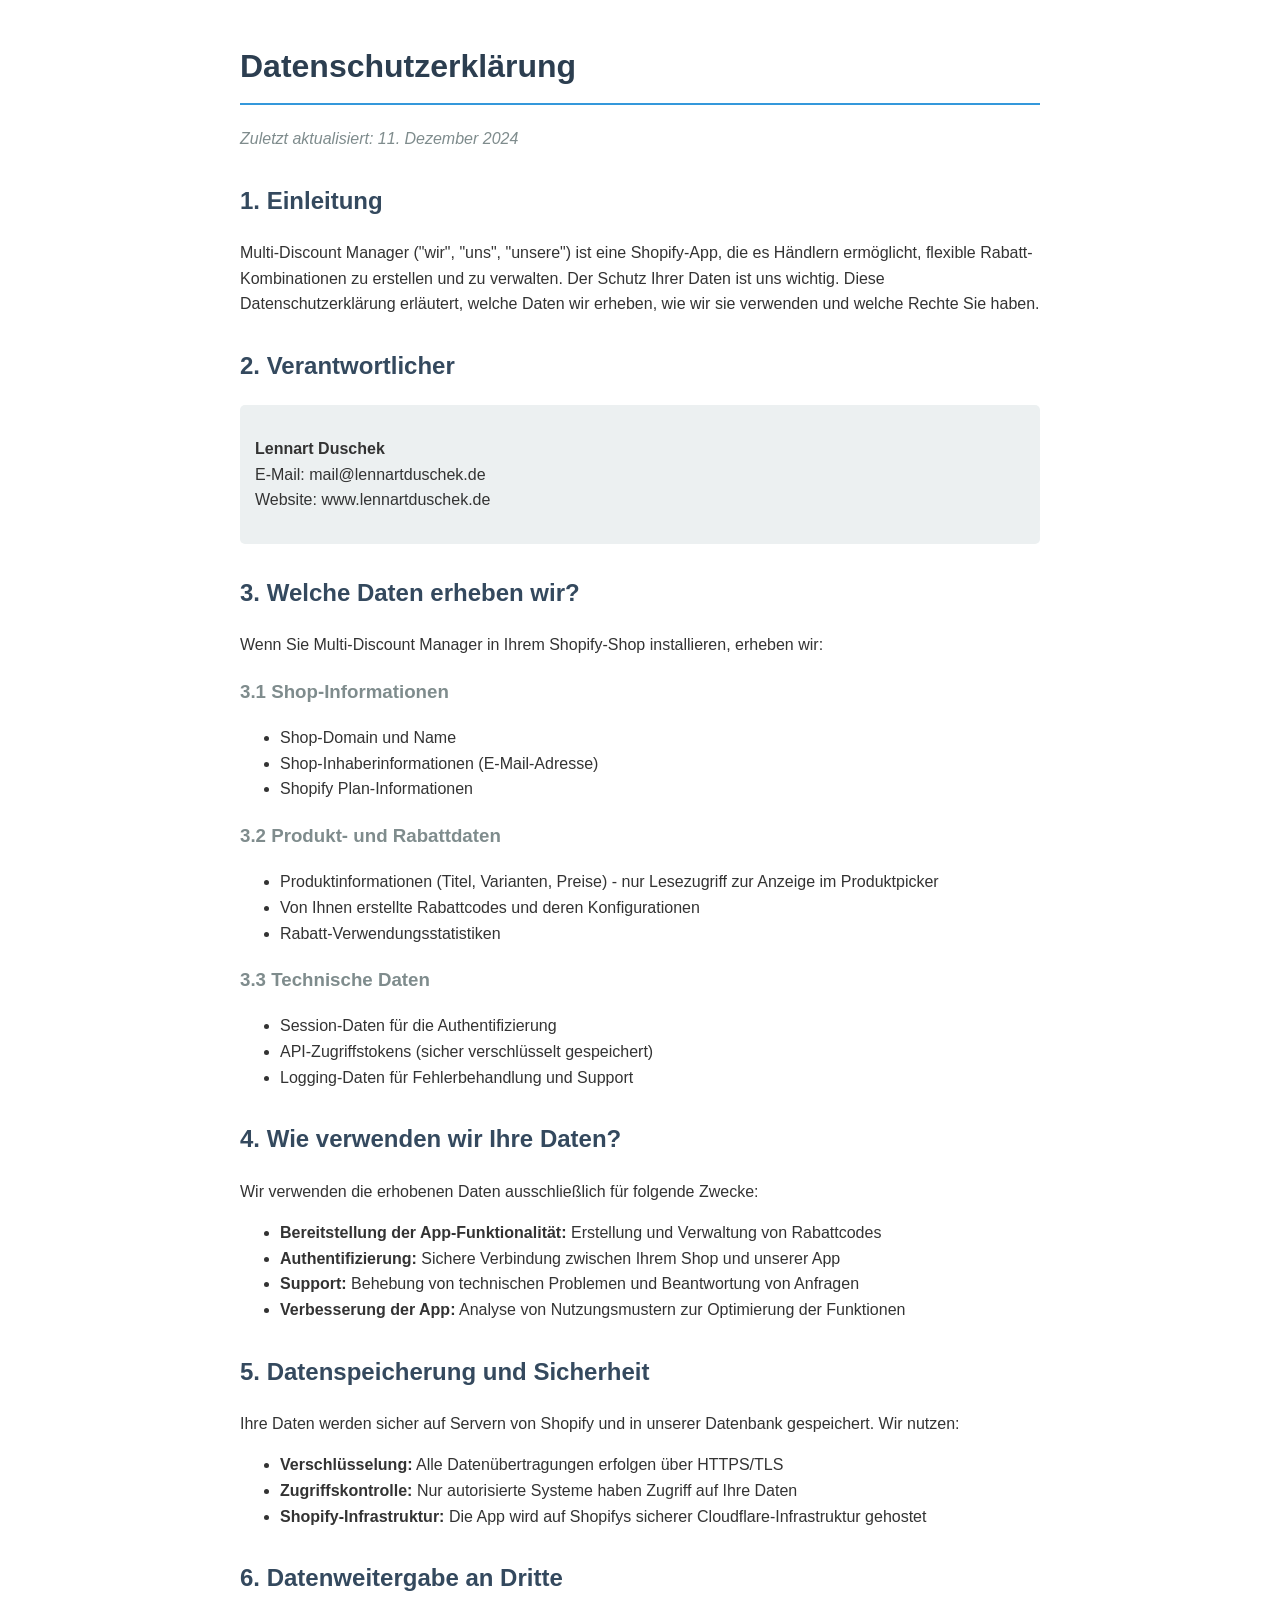
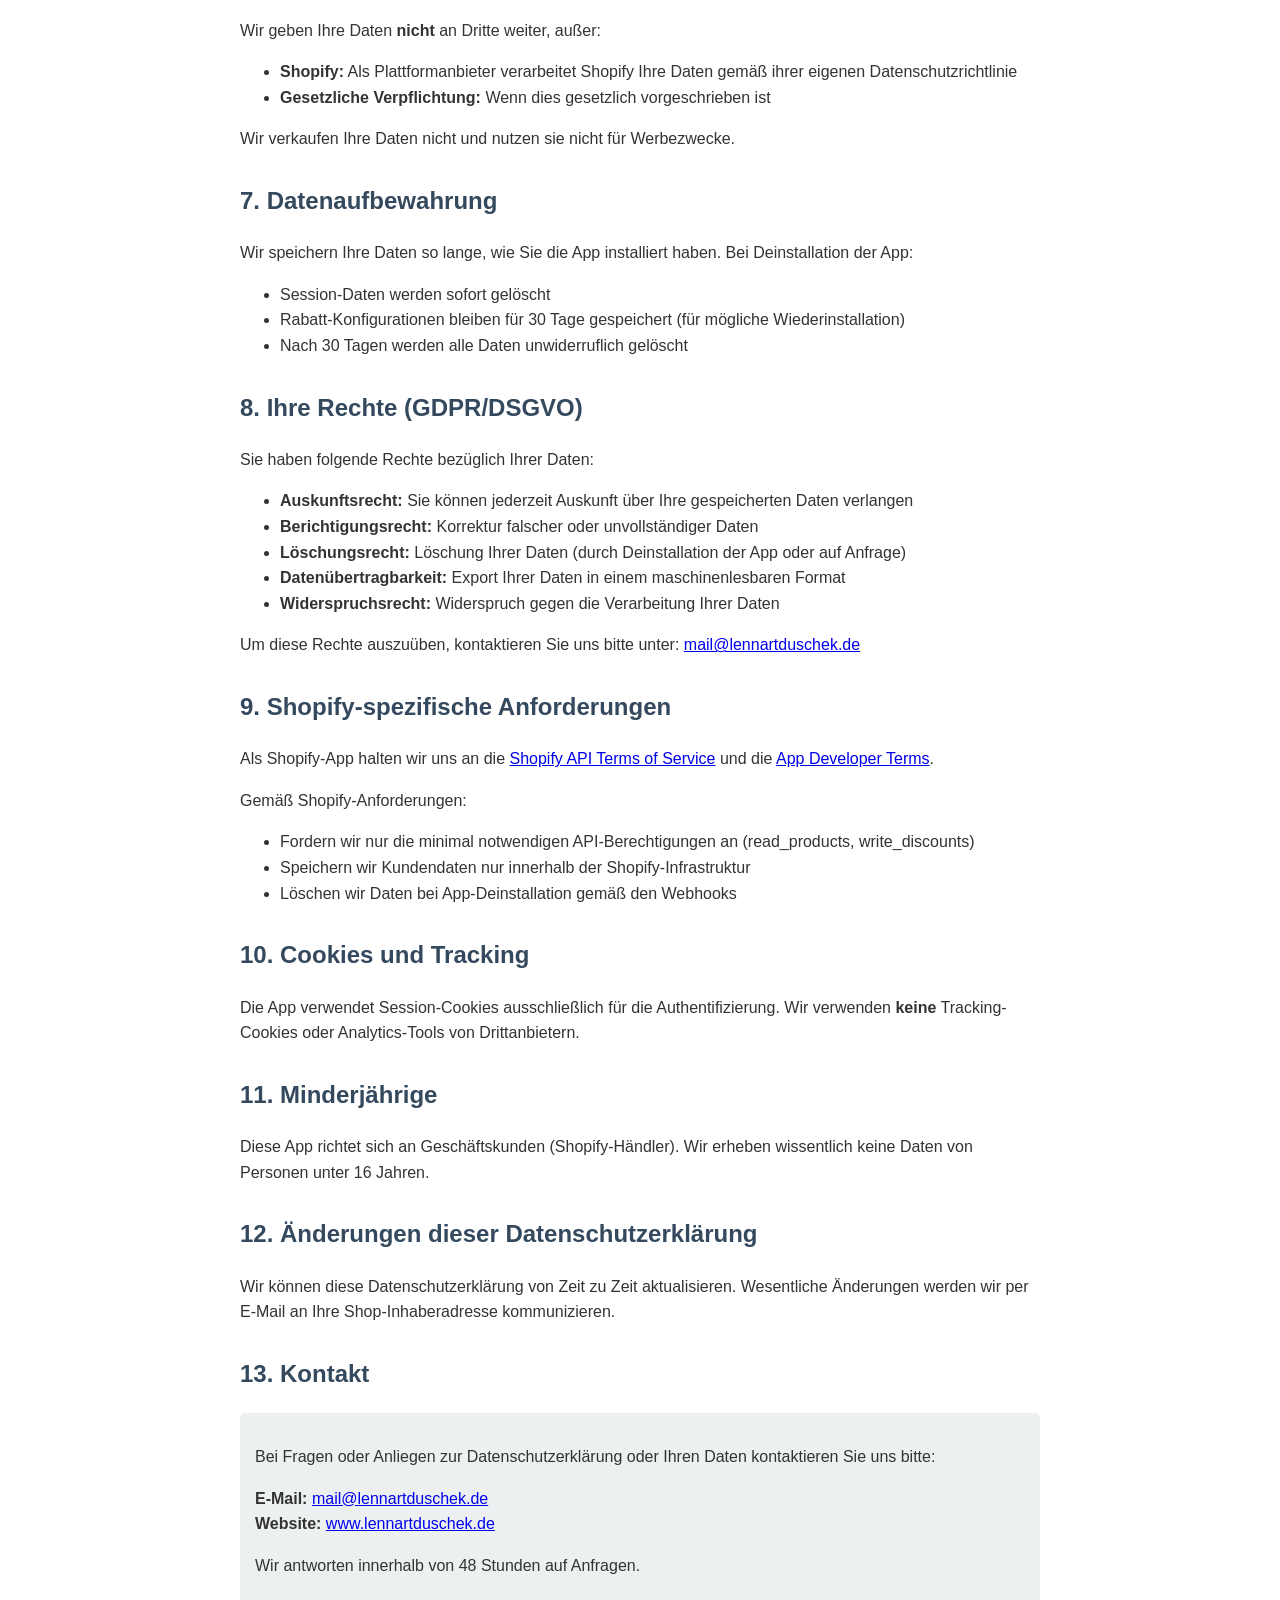
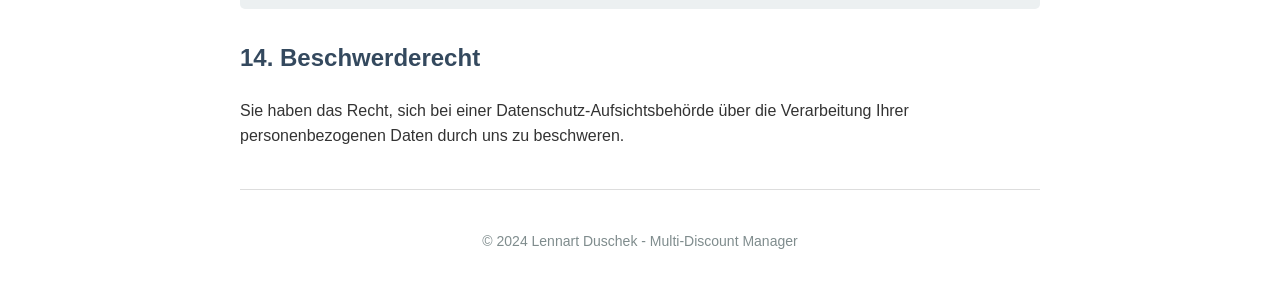
==== privacy-policy.html @ 77622cae "Add privacy policy for Multi-Discount Manager Shopify App" ====
<!DOCTYPE html>
<html lang="de">
<head>
    <meta charset="UTF-8">
    <meta name="viewport" content="width=device-width, initial-scale=1.0">
    <title>Datenschutzerklärung - Multi-Discount Manager</title>
    <style>
        body {
            font-family: -apple-system, BlinkMacSystemFont, 'Segoe UI', Roboto, Oxygen, Ubuntu, Cantarell, sans-serif;
            line-height: 1.6;
            max-width: 800px;
            margin: 0 auto;
            padding: 20px;
            color: #333;
        }
        h1 {
            color: #2c3e50;
            border-bottom: 2px solid #3498db;
            padding-bottom: 10px;
        }
        h2 {
            color: #34495e;
            margin-top: 30px;
        }
        h3 {
            color: #7f8c8d;
        }
        .last-updated {
            color: #7f8c8d;
            font-style: italic;
        }
        .contact-info {
            background-color: #ecf0f1;
            padding: 15px;
            border-radius: 5px;
            margin: 20px 0;
        }
    </style>
</head>
<body>
    <h1>Datenschutzerklärung</h1>
    <p class="last-updated">Zuletzt aktualisiert: 11. Dezember 2024</p>

    <h2>1. Einleitung</h2>
    <p>
        Multi-Discount Manager ("wir", "uns", "unsere") ist eine Shopify-App, die es Händlern ermöglicht,
        flexible Rabatt-Kombinationen zu erstellen und zu verwalten. Der Schutz Ihrer Daten ist uns wichtig.
        Diese Datenschutzerklärung erläutert, welche Daten wir erheben, wie wir sie verwenden und welche
        Rechte Sie haben.
    </p>

    <h2>2. Verantwortlicher</h2>
    <div class="contact-info">
        <p><strong>Lennart Duschek</strong><br>
        E-Mail: mail@lennartduschek.de<br>
        Website: www.lennartduschek.de</p>
    </div>

    <h2>3. Welche Daten erheben wir?</h2>
    <p>Wenn Sie Multi-Discount Manager in Ihrem Shopify-Shop installieren, erheben wir:</p>

    <h3>3.1 Shop-Informationen</h3>
    <ul>
        <li>Shop-Domain und Name</li>
        <li>Shop-Inhaberinformationen (E-Mail-Adresse)</li>
        <li>Shopify Plan-Informationen</li>
    </ul>

    <h3>3.2 Produkt- und Rabattdaten</h3>
    <ul>
        <li>Produktinformationen (Titel, Varianten, Preise) - nur Lesezugriff zur Anzeige im Produktpicker</li>
        <li>Von Ihnen erstellte Rabattcodes und deren Konfigurationen</li>
        <li>Rabatt-Verwendungsstatistiken</li>
    </ul>

    <h3>3.3 Technische Daten</h3>
    <ul>
        <li>Session-Daten für die Authentifizierung</li>
        <li>API-Zugriffstokens (sicher verschlüsselt gespeichert)</li>
        <li>Logging-Daten für Fehlerbehandlung und Support</li>
    </ul>

    <h2>4. Wie verwenden wir Ihre Daten?</h2>
    <p>Wir verwenden die erhobenen Daten ausschließlich für folgende Zwecke:</p>
    <ul>
        <li><strong>Bereitstellung der App-Funktionalität:</strong> Erstellung und Verwaltung von Rabattcodes</li>
        <li><strong>Authentifizierung:</strong> Sichere Verbindung zwischen Ihrem Shop und unserer App</li>
        <li><strong>Support:</strong> Behebung von technischen Problemen und Beantwortung von Anfragen</li>
        <li><strong>Verbesserung der App:</strong> Analyse von Nutzungsmustern zur Optimierung der Funktionen</li>
    </ul>

    <h2>5. Datenspeicherung und Sicherheit</h2>
    <p>
        Ihre Daten werden sicher auf Servern von Shopify und in unserer Datenbank gespeichert. Wir nutzen:
    </p>
    <ul>
        <li><strong>Verschlüsselung:</strong> Alle Datenübertragungen erfolgen über HTTPS/TLS</li>
        <li><strong>Zugriffskontrolle:</strong> Nur autorisierte Systeme haben Zugriff auf Ihre Daten</li>
        <li><strong>Shopify-Infrastruktur:</strong> Die App wird auf Shopifys sicherer Cloudflare-Infrastruktur gehostet</li>
    </ul>

    <h2>6. Datenweitergabe an Dritte</h2>
    <p>Wir geben Ihre Daten <strong>nicht</strong> an Dritte weiter, außer:</p>
    <ul>
        <li><strong>Shopify:</strong> Als Plattformanbieter verarbeitet Shopify Ihre Daten gemäß ihrer eigenen Datenschutzrichtlinie</li>
        <li><strong>Gesetzliche Verpflichtung:</strong> Wenn dies gesetzlich vorgeschrieben ist</li>
    </ul>
    <p>Wir verkaufen Ihre Daten nicht und nutzen sie nicht für Werbezwecke.</p>

    <h2>7. Datenaufbewahrung</h2>
    <p>
        Wir speichern Ihre Daten so lange, wie Sie die App installiert haben. Bei Deinstallation der App:
    </p>
    <ul>
        <li>Session-Daten werden sofort gelöscht</li>
        <li>Rabatt-Konfigurationen bleiben für 30 Tage gespeichert (für mögliche Wiederinstallation)</li>
        <li>Nach 30 Tagen werden alle Daten unwiderruflich gelöscht</li>
    </ul>

    <h2>8. Ihre Rechte (GDPR/DSGVO)</h2>
    <p>Sie haben folgende Rechte bezüglich Ihrer Daten:</p>
    <ul>
        <li><strong>Auskunftsrecht:</strong> Sie können jederzeit Auskunft über Ihre gespeicherten Daten verlangen</li>
        <li><strong>Berichtigungsrecht:</strong> Korrektur falscher oder unvollständiger Daten</li>
        <li><strong>Löschungsrecht:</strong> Löschung Ihrer Daten (durch Deinstallation der App oder auf Anfrage)</li>
        <li><strong>Datenübertragbarkeit:</strong> Export Ihrer Daten in einem maschinenlesbaren Format</li>
        <li><strong>Widerspruchsrecht:</strong> Widerspruch gegen die Verarbeitung Ihrer Daten</li>
    </ul>
    <p>
        Um diese Rechte auszuüben, kontaktieren Sie uns bitte unter:
        <a href="mailto:mail@lennartduschek.de">mail@lennartduschek.de</a>
    </p>

    <h2>9. Shopify-spezifische Anforderungen</h2>
    <p>
        Als Shopify-App halten wir uns an die
        <a href="https://www.shopify.com/legal/api-terms" target="_blank">Shopify API Terms of Service</a>
        und die
        <a href="https://www.shopify.com/legal/app-developer-terms" target="_blank">App Developer Terms</a>.
    </p>
    <p>Gemäß Shopify-Anforderungen:</p>
    <ul>
        <li>Fordern wir nur die minimal notwendigen API-Berechtigungen an (read_products, write_discounts)</li>
        <li>Speichern wir Kundendaten nur innerhalb der Shopify-Infrastruktur</li>
        <li>Löschen wir Daten bei App-Deinstallation gemäß den Webhooks</li>
    </ul>

    <h2>10. Cookies und Tracking</h2>
    <p>
        Die App verwendet Session-Cookies ausschließlich für die Authentifizierung. Wir verwenden
        <strong>keine</strong> Tracking-Cookies oder Analytics-Tools von Drittanbietern.
    </p>

    <h2>11. Minderjährige</h2>
    <p>
        Diese App richtet sich an Geschäftskunden (Shopify-Händler). Wir erheben wissentlich keine
        Daten von Personen unter 16 Jahren.
    </p>

    <h2>12. Änderungen dieser Datenschutzerklärung</h2>
    <p>
        Wir können diese Datenschutzerklärung von Zeit zu Zeit aktualisieren. Wesentliche Änderungen
        werden wir per E-Mail an Ihre Shop-Inhaberadresse kommunizieren.
    </p>

    <h2>13. Kontakt</h2>
    <div class="contact-info">
        <p>Bei Fragen oder Anliegen zur Datenschutzerklärung oder Ihren Daten kontaktieren Sie uns bitte:</p>
        <p>
            <strong>E-Mail:</strong> <a href="mailto:mail@lennartduschek.de">mail@lennartduschek.de</a><br>
            <strong>Website:</strong> <a href="https://www.lennartduschek.de" target="_blank">www.lennartduschek.de</a>
        </p>
        <p>Wir antworten innerhalb von 48 Stunden auf Anfragen.</p>
    </div>

    <h2>14. Beschwerderecht</h2>
    <p>
        Sie haben das Recht, sich bei einer Datenschutz-Aufsichtsbehörde über die Verarbeitung Ihrer
        personenbezogenen Daten durch uns zu beschweren.
    </p>

    <hr style="margin: 40px 0; border: none; border-top: 1px solid #ddd;">

    <p style="text-align: center; color: #7f8c8d; font-size: 14px;">
        © 2024 Lennart Duschek - Multi-Discount Manager
    </p>
</body>
</html>
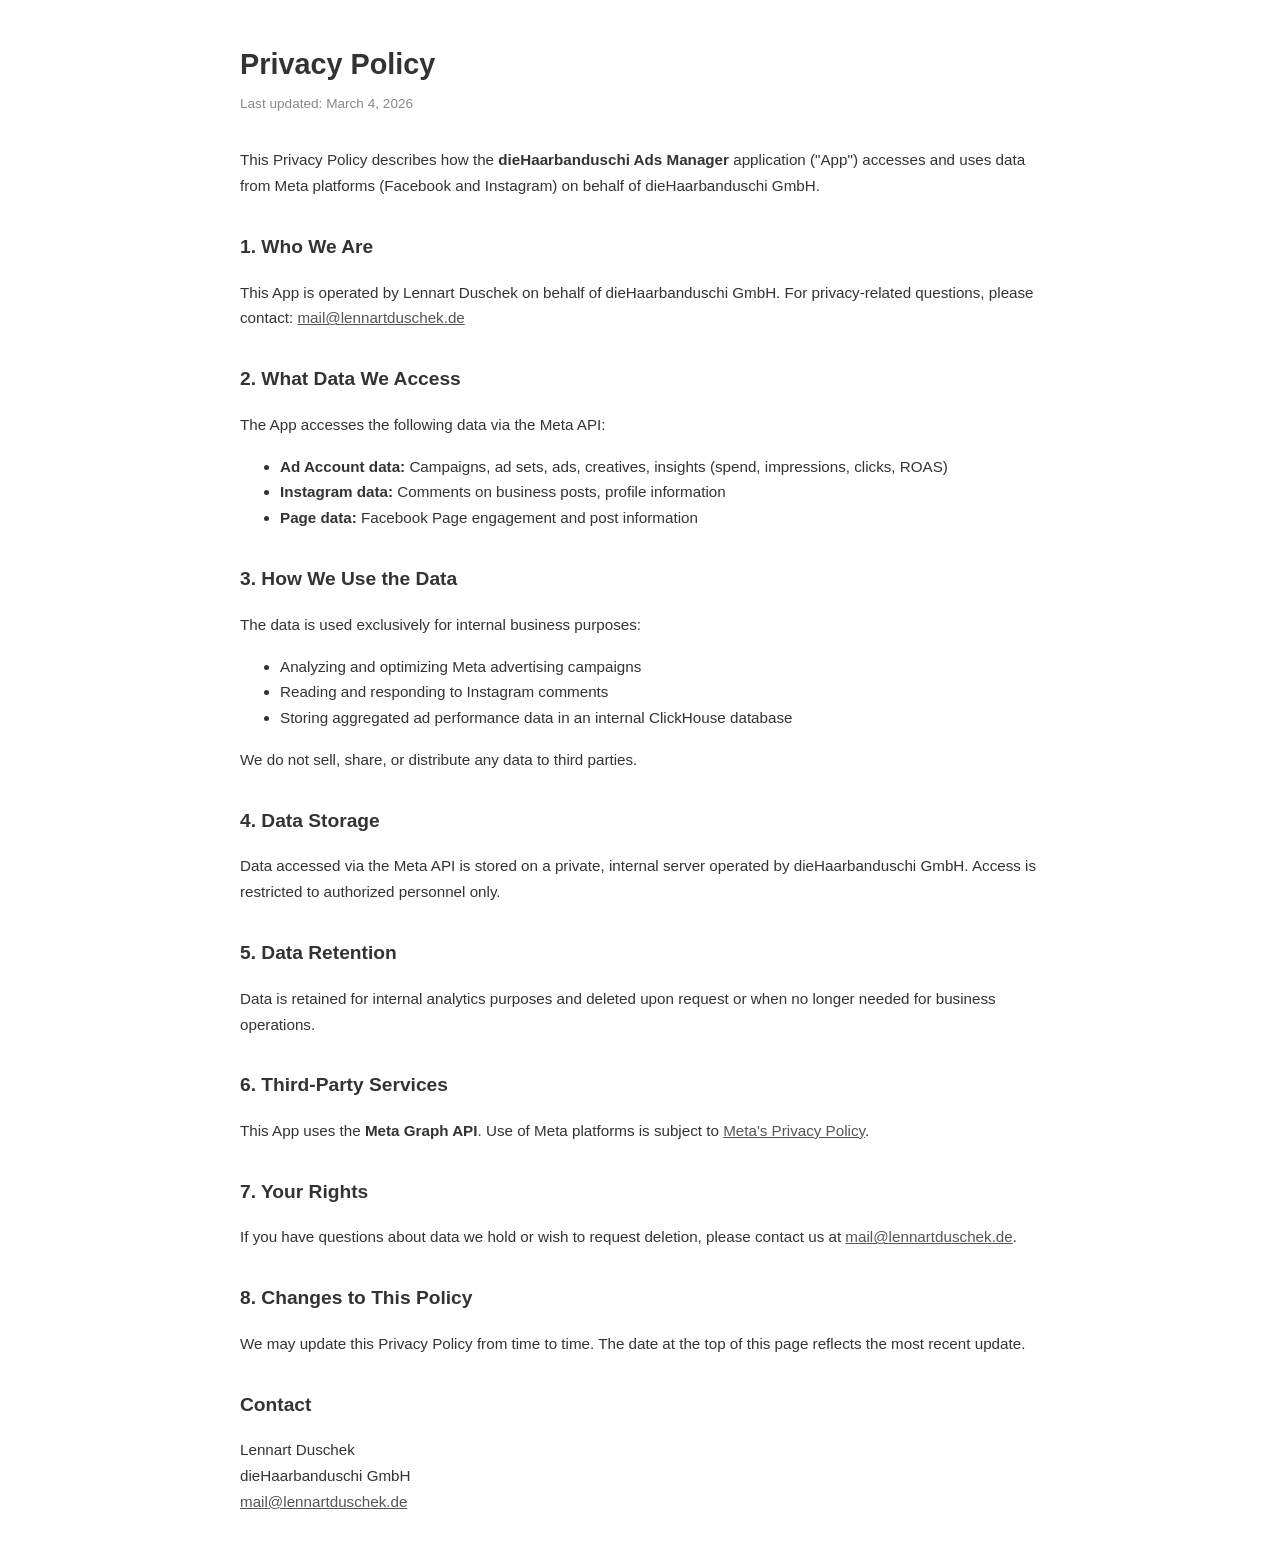
==== commit a7644133: "Revise privacy policy for dieHaarbanduschi Ads Manager Updated the privacy policy to reflect the new" ====
--- a/privacy-policy.html
+++ b/privacy-policy.html
@@ -1,188 +1,71 @@
 <!DOCTYPE html>
-<html lang="de">
+<html lang="en">
 <head>
     <meta charset="UTF-8">
     <meta name="viewport" content="width=device-width, initial-scale=1.0">
-    <title>Datenschutzerklärung - Multi-Discount Manager</title>
+    <title>Privacy Policy – dieHaarbanduschi Ads Manager</title>
     <style>
         body {
-            font-family: -apple-system, BlinkMacSystemFont, 'Segoe UI', Roboto, Oxygen, Ubuntu, Cantarell, sans-serif;
-            line-height: 1.6;
+            font-family: -apple-system, BlinkMacSystemFont, 'Segoe UI', Roboto, sans-serif;
             max-width: 800px;
-            margin: 0 auto;
-            padding: 20px;
+            margin: 40px auto;
+            padding: 0 20px;
             color: #333;
+            line-height: 1.7;
         }
-        h1 {
-            color: #2c3e50;
-            border-bottom: 2px solid #3498db;
-            padding-bottom: 10px;
-        }
-        h2 {
-            color: #34495e;
-            margin-top: 30px;
-        }
-        h3 {
-            color: #7f8c8d;
-        }
-        .last-updated {
-            color: #7f8c8d;
-            font-style: italic;
-        }
-        .contact-info {
-            background-color: #ecf0f1;
-            padding: 15px;
-            border-radius: 5px;
-            margin: 20px 0;
-        }
+        h1 { font-size: 1.8rem; margin-bottom: 0.2rem; }
+        h2 { font-size: 1.2rem; margin-top: 2rem; }
+        p, li { font-size: 0.95rem; }
+        a { color: #555; }
+        .updated { color: #888; font-size: 0.85rem; margin-bottom: 2rem; display: block; }
     </style>
 </head>
 <body>
-    <h1>Datenschutzerklärung</h1>
-    <p class="last-updated">Zuletzt aktualisiert: 11. Dezember 2024</p>
 
-    <h2>1. Einleitung</h2>
-    <p>
-        Multi-Discount Manager ("wir", "uns", "unsere") ist eine Shopify-App, die es Händlern ermöglicht,
-        flexible Rabatt-Kombinationen zu erstellen und zu verwalten. Der Schutz Ihrer Daten ist uns wichtig.
-        Diese Datenschutzerklärung erläutert, welche Daten wir erheben, wie wir sie verwenden und welche
-        Rechte Sie haben.
-    </p>
+<h1>Privacy Policy</h1>
+<span class="updated">Last updated: March 4, 2026</span>
 
-    <h2>2. Verantwortlicher</h2>
-    <div class="contact-info">
-        <p><strong>Lennart Duschek</strong><br>
-        E-Mail: mail@lennartduschek.de<br>
-        Website: www.lennartduschek.de</p>
-    </div>
+<p>This Privacy Policy describes how the <strong>dieHaarbanduschi Ads Manager</strong> application ("App") accesses and uses data from Meta platforms (Facebook and Instagram) on behalf of dieHaarbanduschi GmbH.</p>
 
-    <h2>3. Welche Daten erheben wir?</h2>
-    <p>Wenn Sie Multi-Discount Manager in Ihrem Shopify-Shop installieren, erheben wir:</p>
+<h2>1. Who We Are</h2>
+<p>This App is operated by Lennart Duschek on behalf of dieHaarbanduschi GmbH. For privacy-related questions, please contact: <a href="mailto:mail@lennartduschek.de">mail@lennartduschek.de</a></p>
 
-    <h3>3.1 Shop-Informationen</h3>
-    <ul>
-        <li>Shop-Domain und Name</li>
-        <li>Shop-Inhaberinformationen (E-Mail-Adresse)</li>
-        <li>Shopify Plan-Informationen</li>
-    </ul>
+<h2>2. What Data We Access</h2>
+<p>The App accesses the following data via the Meta API:</p>
+<ul>
+    <li><strong>Ad Account data:</strong> Campaigns, ad sets, ads, creatives, insights (spend, impressions, clicks, ROAS)</li>
+    <li><strong>Instagram data:</strong> Comments on business posts, profile information</li>
+    <li><strong>Page data:</strong> Facebook Page engagement and post information</li>
+</ul>
 
-    <h3>3.2 Produkt- und Rabattdaten</h3>
-    <ul>
-        <li>Produktinformationen (Titel, Varianten, Preise) - nur Lesezugriff zur Anzeige im Produktpicker</li>
-        <li>Von Ihnen erstellte Rabattcodes und deren Konfigurationen</li>
-        <li>Rabatt-Verwendungsstatistiken</li>
-    </ul>
+<h2>3. How We Use the Data</h2>
+<p>The data is used exclusively for internal business purposes:</p>
+<ul>
+    <li>Analyzing and optimizing Meta advertising campaigns</li>
+    <li>Reading and responding to Instagram comments</li>
+    <li>Storing aggregated ad performance data in an internal ClickHouse database</li>
+</ul>
+<p>We do not sell, share, or distribute any data to third parties.</p>
 
-    <h3>3.3 Technische Daten</h3>
-    <ul>
-        <li>Session-Daten für die Authentifizierung</li>
-        <li>API-Zugriffstokens (sicher verschlüsselt gespeichert)</li>
-        <li>Logging-Daten für Fehlerbehandlung und Support</li>
-    </ul>
+<h2>4. Data Storage</h2>
+<p>Data accessed via the Meta API is stored on a private, internal server operated by dieHaarbanduschi GmbH. Access is restricted to authorized personnel only.</p>
 
-    <h2>4. Wie verwenden wir Ihre Daten?</h2>
-    <p>Wir verwenden die erhobenen Daten ausschließlich für folgende Zwecke:</p>
-    <ul>
-        <li><strong>Bereitstellung der App-Funktionalität:</strong> Erstellung und Verwaltung von Rabattcodes</li>
-        <li><strong>Authentifizierung:</strong> Sichere Verbindung zwischen Ihrem Shop und unserer App</li>
-        <li><strong>Support:</strong> Behebung von technischen Problemen und Beantwortung von Anfragen</li>
-        <li><strong>Verbesserung der App:</strong> Analyse von Nutzungsmustern zur Optimierung der Funktionen</li>
-    </ul>
+<h2>5. Data Retention</h2>
+<p>Data is retained for internal analytics purposes and deleted upon request or when no longer needed for business operations.</p>
 
-    <h2>5. Datenspeicherung und Sicherheit</h2>
-    <p>
-        Ihre Daten werden sicher auf Servern von Shopify und in unserer Datenbank gespeichert. Wir nutzen:
-    </p>
-    <ul>
-        <li><strong>Verschlüsselung:</strong> Alle Datenübertragungen erfolgen über HTTPS/TLS</li>
-        <li><strong>Zugriffskontrolle:</strong> Nur autorisierte Systeme haben Zugriff auf Ihre Daten</li>
-        <li><strong>Shopify-Infrastruktur:</strong> Die App wird auf Shopifys sicherer Cloudflare-Infrastruktur gehostet</li>
-    </ul>
+<h2>6. Third-Party Services</h2>
+<p>This App uses the <strong>Meta Graph API</strong>. Use of Meta platforms is subject to <a href="https://www.facebook.com/policy.php" target="_blank">Meta's Privacy Policy</a>.</p>
 
-    <h2>6. Datenweitergabe an Dritte</h2>
-    <p>Wir geben Ihre Daten <strong>nicht</strong> an Dritte weiter, außer:</p>
-    <ul>
-        <li><strong>Shopify:</strong> Als Plattformanbieter verarbeitet Shopify Ihre Daten gemäß ihrer eigenen Datenschutzrichtlinie</li>
-        <li><strong>Gesetzliche Verpflichtung:</strong> Wenn dies gesetzlich vorgeschrieben ist</li>
-    </ul>
-    <p>Wir verkaufen Ihre Daten nicht und nutzen sie nicht für Werbezwecke.</p>
+<h2>7. Your Rights</h2>
+<p>If you have questions about data we hold or wish to request deletion, please contact us at <a href="mailto:mail@lennartduschek.de">mail@lennartduschek.de</a>.</p>
 
-    <h2>7. Datenaufbewahrung</h2>
-    <p>
-        Wir speichern Ihre Daten so lange, wie Sie die App installiert haben. Bei Deinstallation der App:
-    </p>
-    <ul>
-        <li>Session-Daten werden sofort gelöscht</li>
-        <li>Rabatt-Konfigurationen bleiben für 30 Tage gespeichert (für mögliche Wiederinstallation)</li>
-        <li>Nach 30 Tagen werden alle Daten unwiderruflich gelöscht</li>
-    </ul>
+<h2>8. Changes to This Policy</h2>
+<p>We may update this Privacy Policy from time to time. The date at the top of this page reflects the most recent update.</p>
 
-    <h2>8. Ihre Rechte (GDPR/DSGVO)</h2>
-    <p>Sie haben folgende Rechte bezüglich Ihrer Daten:</p>
-    <ul>
-        <li><strong>Auskunftsrecht:</strong> Sie können jederzeit Auskunft über Ihre gespeicherten Daten verlangen</li>
-        <li><strong>Berichtigungsrecht:</strong> Korrektur falscher oder unvollständiger Daten</li>
-        <li><strong>Löschungsrecht:</strong> Löschung Ihrer Daten (durch Deinstallation der App oder auf Anfrage)</li>
-        <li><strong>Datenübertragbarkeit:</strong> Export Ihrer Daten in einem maschinenlesbaren Format</li>
-        <li><strong>Widerspruchsrecht:</strong> Widerspruch gegen die Verarbeitung Ihrer Daten</li>
-    </ul>
-    <p>
-        Um diese Rechte auszuüben, kontaktieren Sie uns bitte unter:
-        <a href="mailto:mail@lennartduschek.de">mail@lennartduschek.de</a>
-    </p>
+<h2>Contact</h2>
+<p>Lennart Duschek<br>
+dieHaarbanduschi GmbH<br>
+<a href="mailto:mail@lennartduschek.de">mail@lennartduschek.de</a></p>
 
-    <h2>9. Shopify-spezifische Anforderungen</h2>
-    <p>
-        Als Shopify-App halten wir uns an die
-        <a href="https://www.shopify.com/legal/api-terms" target="_blank">Shopify API Terms of Service</a>
-        und die
-        <a href="https://www.shopify.com/legal/app-developer-terms" target="_blank">App Developer Terms</a>.
-    </p>
-    <p>Gemäß Shopify-Anforderungen:</p>
-    <ul>
-        <li>Fordern wir nur die minimal notwendigen API-Berechtigungen an (read_products, write_discounts)</li>
-        <li>Speichern wir Kundendaten nur innerhalb der Shopify-Infrastruktur</li>
-        <li>Löschen wir Daten bei App-Deinstallation gemäß den Webhooks</li>
-    </ul>
-
-    <h2>10. Cookies und Tracking</h2>
-    <p>
-        Die App verwendet Session-Cookies ausschließlich für die Authentifizierung. Wir verwenden
-        <strong>keine</strong> Tracking-Cookies oder Analytics-Tools von Drittanbietern.
-    </p>
-
-    <h2>11. Minderjährige</h2>
-    <p>
-        Diese App richtet sich an Geschäftskunden (Shopify-Händler). Wir erheben wissentlich keine
-        Daten von Personen unter 16 Jahren.
-    </p>
-
-    <h2>12. Änderungen dieser Datenschutzerklärung</h2>
-    <p>
-        Wir können diese Datenschutzerklärung von Zeit zu Zeit aktualisieren. Wesentliche Änderungen
-        werden wir per E-Mail an Ihre Shop-Inhaberadresse kommunizieren.
-    </p>
-
-    <h2>13. Kontakt</h2>
-    <div class="contact-info">
-        <p>Bei Fragen oder Anliegen zur Datenschutzerklärung oder Ihren Daten kontaktieren Sie uns bitte:</p>
-        <p>
-            <strong>E-Mail:</strong> <a href="mailto:mail@lennartduschek.de">mail@lennartduschek.de</a><br>
-            <strong>Website:</strong> <a href="https://www.lennartduschek.de" target="_blank">www.lennartduschek.de</a>
-        </p>
-        <p>Wir antworten innerhalb von 48 Stunden auf Anfragen.</p>
-    </div>
-
-    <h2>14. Beschwerderecht</h2>
-    <p>
-        Sie haben das Recht, sich bei einer Datenschutz-Aufsichtsbehörde über die Verarbeitung Ihrer
-        personenbezogenen Daten durch uns zu beschweren.
-    </p>
-
-    <hr style="margin: 40px 0; border: none; border-top: 1px solid #ddd;">
-
-    <p style="text-align: center; color: #7f8c8d; font-size: 14px;">
-        © 2024 Lennart Duschek - Multi-Discount Manager
-    </p>
 </body>
 </html>
